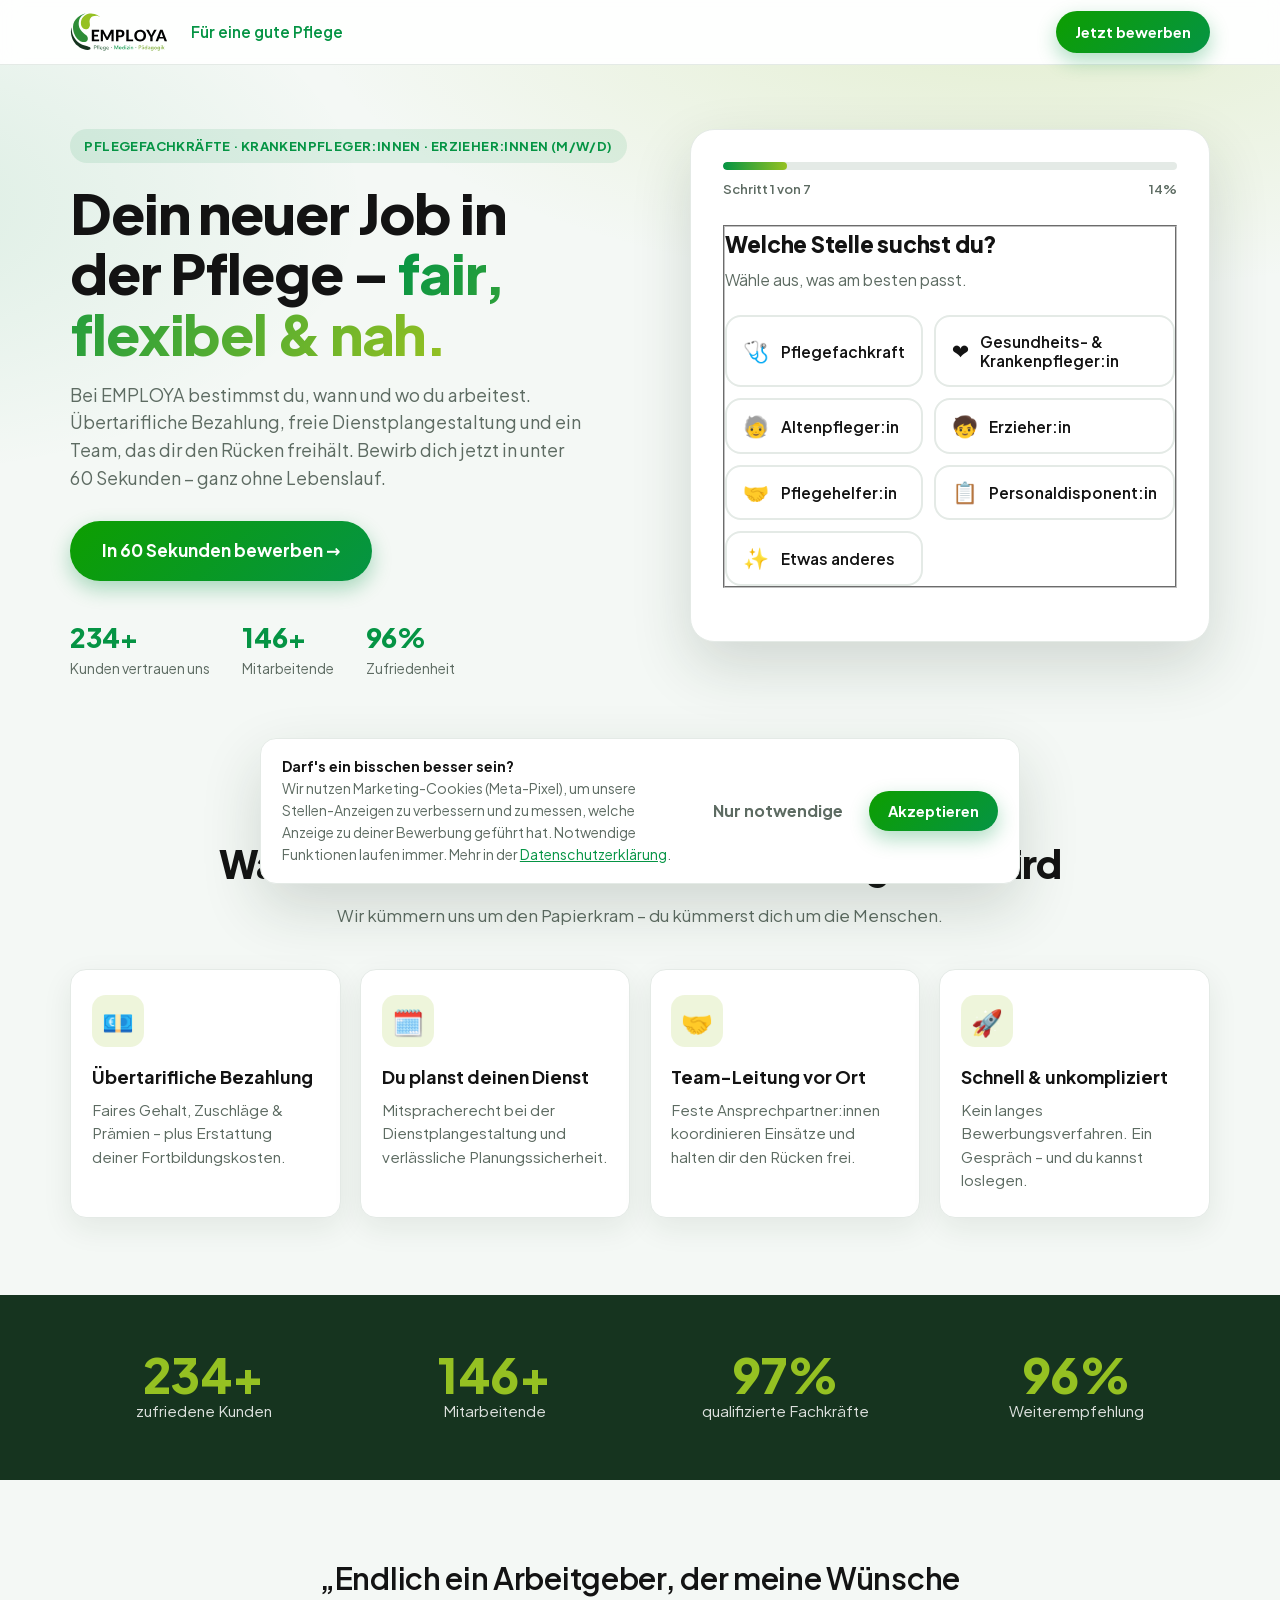
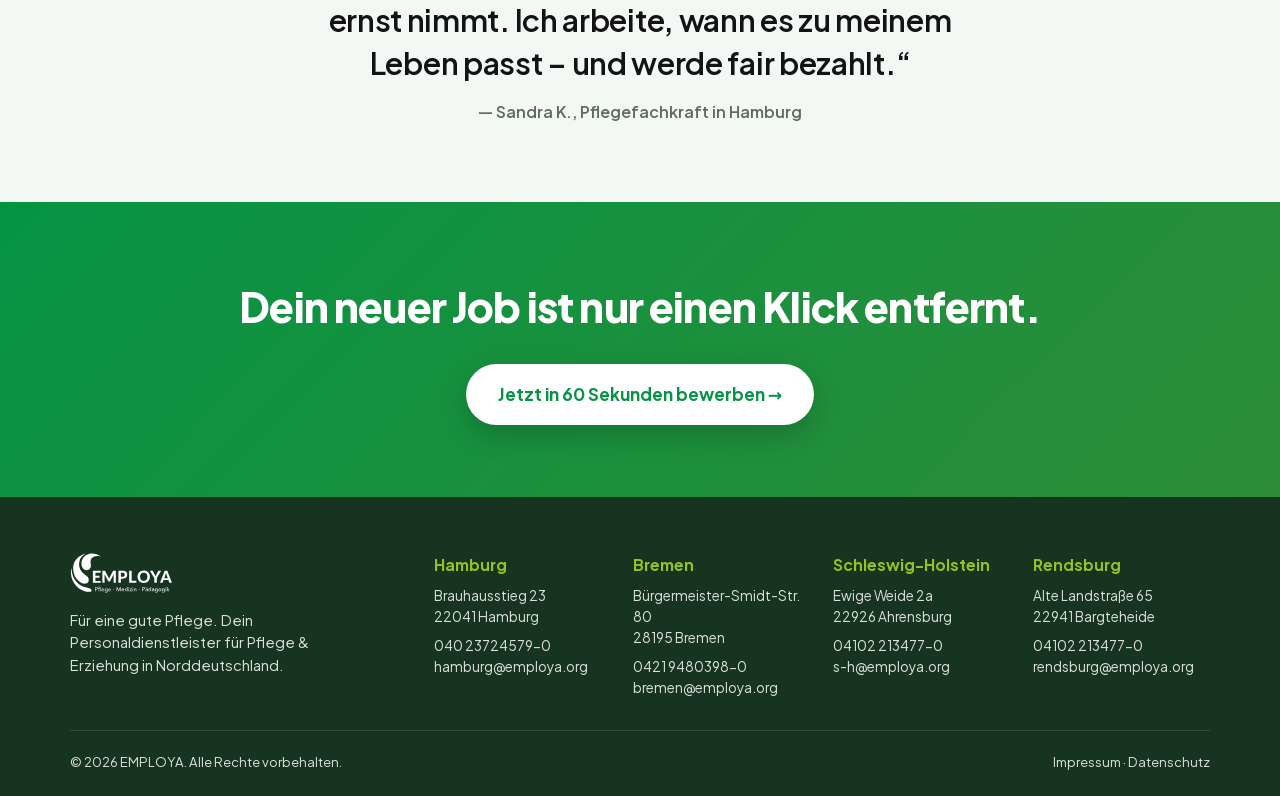
==== index.html @ e553f3be "Add files via upload" ====
<!DOCTYPE html>
<html lang="de">
<head>
  <meta charset="UTF-8" />
  <meta name="viewport" content="width=device-width, initial-scale=1.0" />
  <title>Jetzt bewerben bei EMPLOYA – Dein neuer Job in der Pflege</title>
  <meta name="description" content="Pflegefachkraft, Gesundheits- und Krankenpfleger:in oder Erzieher:in? Bewirb dich in 60 Sekunden bei EMPLOYA in Hamburg, Bremen & Schleswig-Holstein. Für eine gute Pflege." />
  <link rel="icon" type="image/svg+xml" href="assets/employa_logo.svg" />
  <link rel="stylesheet" href="styles.css" />
</head>
<body>

  <!-- ===== HEADER ===== -->
  <header class="site-header">
    <div class="container header-inner">
      <a href="#top" class="logo-link" aria-label="EMPLOYA Startseite">
        <img src="assets/employa_logo.svg" alt="EMPLOYA" class="logo" />
      </a>
      <div class="header-tagline">Für eine gute Pflege</div>
      <a href="#funnel" class="btn btn-sm btn-primary header-cta">Jetzt bewerben</a>
    </div>
  </header>

  <!-- ===== HERO ===== -->
  <main id="top">
    <section class="hero">
      <div class="container hero-grid">
        <div class="hero-copy">
          <span class="eyebrow">Pflegefachkräfte · Krankenpfleger:innen · Erzieher:innen (m/w/d)</span>
          <h1>Dein neuer Job in der&nbsp;Pflege – <span class="hl">fair, flexibel&nbsp;&amp; nah.</span></h1>
          <p class="hero-sub">
            Bei EMPLOYA bestimmst du, wann und wo du arbeitest. Übertarifliche
            Bezahlung, freie Dienstplangestaltung und ein Team, das dir den
            Rücken freihält. Bewirb dich jetzt in unter 60&nbsp;Sekunden – ganz ohne Lebenslauf.
          </p>
          <a href="#funnel" class="btn btn-primary btn-lg">In 60 Sekunden bewerben →</a>
          <div class="hero-trust">
            <div class="trust-item"><strong>234+</strong><span>Kunden vertrauen uns</span></div>
            <div class="trust-item"><strong>146+</strong><span>Mitarbeitende</span></div>
            <div class="trust-item"><strong>96%</strong><span>Zufriedenheit</span></div>
          </div>
        </div>

        <!-- Funnel card -->
        <div class="funnel-wrap" id="funnel">
          <form class="funnel" id="funnelForm" novalidate>
            <input type="text" name="_honey" tabindex="-1" autocomplete="off" class="hp-field" aria-hidden="true" />
            <div class="funnel-head">
              <div class="progress">
                <div class="progress-bar" id="progressBar"></div>
              </div>
              <div class="progress-meta">
                <span id="stepLabel">Schritt 1 von 6</span>
                <span id="stepPct">17%</span>
              </div>
            </div>

            <!-- STEP 1: Position -->
            <fieldset class="step is-active" data-step="1">
              <h2 class="step-title">Welche Stelle suchst du?</h2>
              <p class="step-hint">Wähle aus, was am besten passt.</p>
              <div class="options" data-field="position" data-auto>
                <button type="button" class="option" data-value="Pflegefachkraft">
                  <span class="opt-ico">🩺</span><span>Pflegefachkraft</span>
                </button>
                <button type="button" class="option" data-value="Gesundheits- und Krankenpfleger:in">
                  <span class="opt-ico">❤️</span><span>Gesundheits- &amp; Krankenpfleger:in</span>
                </button>
                <button type="button" class="option" data-value="Altenpfleger:in">
                  <span class="opt-ico">🧓</span><span>Altenpfleger:in</span>
                </button>
                <button type="button" class="option" data-value="Erzieher:in">
                  <span class="opt-ico">🧒</span><span>Erzieher:in</span>
                </button>
                <button type="button" class="option" data-value="Pflegehelfer:in">
                  <span class="opt-ico">🤝</span><span>Pflegehelfer:in</span>
                </button>
                <button type="button" class="option" data-value="Personaldisponent:in">
                  <span class="opt-ico">📋</span><span>Personaldisponent:in</span>
                </button>
                <button type="button" class="option" data-value="Etwas anderes">
                  <span class="opt-ico">✨</span><span>Etwas anderes</span>
                </button>
              </div>
            </fieldset>

            <!-- STEP 2: Bereich / Einrichtung (ersetzt die Aufteilung Krankenhaus/Pflege) -->
            <fieldset class="step" data-step="2">
              <h2 class="step-title">In welchem Bereich möchtest du arbeiten?</h2>
              <p class="step-hint">Egal ob Klinik oder Pflege – wir haben für jeden den passenden Einsatz.</p>
              <div class="options" data-field="bereich" data-auto>
                <button type="button" class="option" data-value="Krankenhaus / Klinik">
                  <span class="opt-ico">🏥</span><span>Krankenhaus / Klinik</span>
                </button>
                <button type="button" class="option" data-value="Altenpflege / Pflegeheim">
                  <span class="opt-ico">🏡</span><span>Altenpflege / Pflegeheim</span>
                </button>
                <button type="button" class="option" data-value="Ambulante Pflege">
                  <span class="opt-ico">🚗</span><span>Ambulante Pflege</span>
                </button>
                <button type="button" class="option" data-value="Kita / Erziehung">
                  <span class="opt-ico">🧒</span><span>Kita / Erziehung</span>
                </button>
                <button type="button" class="option" data-value="Noch offen / egal">
                  <span class="opt-ico">🤷</span><span>Noch offen / egal</span>
                </button>
              </div>
            </fieldset>

            <!-- STEP 3: Erfahrung -->
            <fieldset class="step" data-step="3">
              <h2 class="step-title">Wie viel Berufserfahrung bringst du mit?</h2>
              <p class="step-hint">Auch Berufseinsteiger:innen sind herzlich willkommen.</p>
              <div class="options" data-field="erfahrung" data-auto>
                <button type="button" class="option" data-value="Berufseinsteiger:in">
                  <span class="opt-ico">🌱</span><span>Ich starte gerade</span>
                </button>
                <button type="button" class="option" data-value="Unter 1 Jahr">
                  <span class="opt-ico">📗</span><span>Unter 1 Jahr</span>
                </button>
                <button type="button" class="option" data-value="1–3 Jahre">
                  <span class="opt-ico">📘</span><span>1–3 Jahre</span>
                </button>
                <button type="button" class="option" data-value="Mehr als 3 Jahre">
                  <span class="opt-ico">🏆</span><span>Mehr als 3 Jahre</span>
                </button>
              </div>
            </fieldset>

            <!-- STEP 4: Region / Niederlassung -->
            <fieldset class="step" data-step="4">
              <h2 class="step-title">In welcher Region möchtest du arbeiten?</h2>
              <p class="step-hint">Wir sind in ganz Norddeutschland für dich da.</p>
              <div class="options" data-field="region" data-auto>
                <button type="button" class="option" data-value="Hamburg">
                  <span class="opt-ico">📍</span><span>Hamburg</span>
                </button>
                <button type="button" class="option" data-value="Bremen">
                  <span class="opt-ico">📍</span><span>Bremen</span>
                </button>
                <button type="button" class="option" data-value="Schleswig-Holstein">
                  <span class="opt-ico">📍</span><span>Schleswig-Holstein</span>
                </button>
                <button type="button" class="option" data-value="Rendsburg / Umland">
                  <span class="opt-ico">📍</span><span>Rendsburg &amp; Umland</span>
                </button>
              </div>
            </fieldset>

            <!-- STEP 5: Arbeitszeit -->
            <fieldset class="step" data-step="5">
              <h2 class="step-title">Welches Arbeitszeitmodell wünschst du dir?</h2>
              <p class="step-hint">Bei uns gestaltest du deinen Dienstplan mit.</p>
              <div class="options" data-field="arbeitszeit" data-auto>
                <button type="button" class="option" data-value="Vollzeit">
                  <span class="opt-ico">🕐</span><span>Vollzeit</span>
                </button>
                <button type="button" class="option" data-value="Teilzeit">
                  <span class="opt-ico">🕑</span><span>Teilzeit</span>
                </button>
                <button type="button" class="option" data-value="Minijob">
                  <span class="opt-ico">🕒</span><span>Minijob</span>
                </button>
                <button type="button" class="option" data-value="Flexibel / auf Abruf">
                  <span class="opt-ico">🔄</span><span>Flexibel / auf Abruf</span>
                </button>
              </div>
            </fieldset>

            <!-- STEP 6: Mobilität -->
            <fieldset class="step" data-step="6">
              <h2 class="step-title">Wie bist du mobil?</h2>
              <p class="step-hint">So finden wir Einsätze, die gut für dich erreichbar sind.</p>
              <div class="options" data-field="mobilitaet" data-auto>
                <button type="button" class="option" data-value="Bus/Bahn">
                  <span class="opt-ico">🚌</span><span>Bus / Bahn</span>
                </button>
                <button type="button" class="option" data-value="Führerschein mit Auto">
                  <span class="opt-ico">🚙</span><span>Führerschein mit Auto</span>
                </button>
                <button type="button" class="option" data-value="Führerschein ohne Auto">
                  <span class="opt-ico">🪪</span><span>Führerschein ohne Auto</span>
                </button>
              </div>
            </fieldset>

            <!-- STEP 7: Detailformular "Passt alles?" -->
            <fieldset class="step" data-step="7">
              <h2 class="step-title">Passt alles? Dann ab damit! 🚀</h2>
              <p class="step-hint">Nur noch deine Daten – wir melden uns innerhalb von 24&nbsp;Stunden.</p>

              <div class="recap" id="recap"></div>
              <p class="mail-route" id="mailRoute"></p>

              <div class="field-row">
                <div class="field field-anrede">
                  <label for="f-anrede">Anrede</label>
                  <select id="f-anrede" name="anrede" required>
                    <option value="" disabled selected>– Bitte auswählen –</option>
                    <option value="Frau">Frau</option>
                    <option value="Herr">Herr</option>
                    <option value="Divers">Divers</option>
                    <option value="Keine Angabe">Keine Angabe</option>
                  </select>
                  <span class="error" data-error-for="anrede"></span>
                </div>
              </div>

              <div class="field-row">
                <div class="field">
                  <label for="f-vorname">Vorname</label>
                  <input type="text" id="f-vorname" name="vorname" autocomplete="given-name" placeholder="Maria" required />
                  <span class="error" data-error-for="vorname"></span>
                </div>
                <div class="field">
                  <label for="f-nachname">Nachname</label>
                  <input type="text" id="f-nachname" name="nachname" autocomplete="family-name" placeholder="Mustermann" required />
                  <span class="error" data-error-for="nachname"></span>
                </div>
              </div>

              <div class="field-row">
                <div class="field">
                  <label for="f-email">E-Mail-Adresse</label>
                  <input type="email" id="f-email" name="email" autocomplete="email" placeholder="maria@email.de" required />
                  <span class="error" data-error-for="email"></span>
                </div>
                <div class="field">
                  <label for="f-phone">Rufnummer</label>
                  <input type="tel" id="f-phone" name="telefon" autocomplete="tel" placeholder="0151 23456789" required />
                  <span class="error" data-error-for="telefon"></span>
                </div>
              </div>

              <div class="field-row">
                <div class="field">
                  <label for="f-eintritt">Eintrittstermin ab</label>
                  <input type="date" id="f-eintritt" name="eintritt" />
                  <span class="error" data-error-for="eintritt"></span>
                </div>
                <div class="field">
                  <label for="f-gehalt">Gehaltsvorstellung (brutto/Monat)</label>
                  <input type="text" id="f-gehalt" name="gehalt" inputmode="numeric" placeholder="z. B. 3.500 €" />
                </div>
              </div>

              <div class="field">
                <label for="f-nachricht">Deine Nachricht <span class="opt-tag">optional</span></label>
                <textarea id="f-nachricht" name="nachricht" rows="3" placeholder="Stell dich kurz mit ein paar Zeilen vor …"></textarea>
              </div>

              <div class="field-row">
                <div class="field">
                  <label for="f-cv">Lebenslauf / Unterlagen <span class="opt-tag">optional</span></label>
                  <input type="file" id="f-cv" name="lebenslauf" accept=".pdf,.docx,.doc,.rtf,.jpg,.jpeg" />
                  <small class="file-hint">Formate: pdf, docx, doc, rtf, jpg, jpeg</small>
                </div>
                <div class="field">
                  <label for="f-quali">Qualifikationen / Nachweise <span class="opt-tag">optional</span></label>
                  <input type="file" id="f-quali" name="qualifikationen" accept=".pdf,.docx,.doc,.rtf,.jpg,.jpeg" />
                  <small class="file-hint">Formate: pdf, docx, doc, rtf, jpg, jpeg</small>
                </div>
              </div>

              <label class="checkbox">
                <input type="checkbox" id="f-privacy" required />
                <span>Ja, ich habe die <a href="datenschutz.html" target="_blank" rel="noopener">Datenschutzbestimmungen</a> gelesen und bin mit der Verarbeitung meiner Daten einverstanden.</span>
              </label>
              <span class="error" data-error-for="privacy"></span>

              <button type="submit" class="btn btn-primary btn-lg btn-block" id="submitBtn">
                Bewerbung übermitteln →
              </button>
              <div class="submit-error" id="submitError" hidden>
                Ups, das hat gerade nicht geklappt. Versuch es bitte gleich noch einmal –
                oder schick uns deine Bewerbung mit einem Klick per Mail:
                <a href="#">E-Mail öffnen</a>
              </div>
              <p class="reassure">🔒 Deine Daten werden vertraulich behandelt · Lebenslauf ist optional</p>
            </fieldset>

            <!-- SUCCESS -->
            <div class="step success" data-step="done">
              <div class="success-ico">✓</div>
              <h2 class="step-title">Vielen Dank, <span id="successName">wir haben deine Anfrage</span>! 🎉</h2>
              <p class="step-hint">
                Deine Bewerbung ist bei uns eingegangen. Ein:e Personalberater:in
                von EMPLOYA meldet sich innerhalb von 24&nbsp;Stunden bei dir –
                mit passenden Stellen ganz in deiner Nähe.
              </p>
              <p class="success-contact" id="successContact"></p>
              <div class="success-actions">
                <a class="btn btn-outline" href="https://employa.org" target="_blank" rel="noopener">Mehr über EMPLOYA</a>
              </div>
            </div>

            <!-- NAV -->
            <div class="funnel-nav">
              <button type="button" class="btn btn-ghost" id="backBtn" hidden>← Zurück</button>
              <span class="nav-spacer"></span>
            </div>
          </form>
        </div>
      </div>
    </section>

    <!-- ===== BENEFITS ===== -->
    <section class="benefits">
      <div class="container">
        <h2 class="section-title">Warum EMPLOYA dein bester Arbeitgeber wird</h2>
        <p class="section-sub">Wir kümmern uns um den Papierkram – du kümmerst dich um die Menschen.</p>
        <div class="benefit-grid">
          <article class="benefit-card">
            <div class="b-ico">💶</div>
            <h3>Übertarifliche Bezahlung</h3>
            <p>Faires Gehalt, Zuschläge &amp; Prämien – plus Erstattung deiner Fortbildungskosten.</p>
          </article>
          <article class="benefit-card">
            <div class="b-ico">🗓️</div>
            <h3>Du planst deinen Dienst</h3>
            <p>Mitspracherecht bei der Dienstplangestaltung und verlässliche Planungssicherheit.</p>
          </article>
          <article class="benefit-card">
            <div class="b-ico">🤝</div>
            <h3>Team-Leitung vor Ort</h3>
            <p>Feste Ansprechpartner:innen koordinieren Einsätze und halten dir den Rücken frei.</p>
          </article>
          <article class="benefit-card">
            <div class="b-ico">🚀</div>
            <h3>Schnell &amp; unkompliziert</h3>
            <p>Kein langes Bewerbungsverfahren. Ein Gespräch – und du kannst loslegen.</p>
          </article>
        </div>
      </div>
    </section>

    <!-- ===== STATS ===== -->
    <section class="stats">
      <div class="container stats-grid">
        <div class="stat"><strong>234+</strong><span>zufriedene Kunden</span></div>
        <div class="stat"><strong>146+</strong><span>Mitarbeitende</span></div>
        <div class="stat"><strong>97%</strong><span>qualifizierte Fachkräfte</span></div>
        <div class="stat"><strong>96%</strong><span>Weiterempfehlung</span></div>
      </div>
    </section>

    <!-- ===== TESTIMONIAL ===== -->
    <section class="testimonial">
      <div class="container">
        <blockquote>
          „Endlich ein Arbeitgeber, der meine Wünsche ernst nimmt. Ich arbeite,
          wann es zu meinem Leben passt – und werde fair bezahlt.“
        </blockquote>
        <cite>— Sandra K., Pflegefachkraft in Hamburg</cite>
      </div>
    </section>

    <!-- ===== FINAL CTA ===== -->
    <section class="final-cta">
      <div class="container">
        <h2>Dein neuer Job ist nur einen Klick entfernt.</h2>
        <a href="#funnel" class="btn btn-primary btn-lg">Jetzt in 60 Sekunden bewerben →</a>
      </div>
    </section>
  </main>

  <!-- ===== FOOTER ===== -->
  <footer class="site-footer">
    <div class="container footer-grid">
      <div class="footer-brand">
        <img src="assets/employa_logo.svg" alt="EMPLOYA" class="footer-logo" />
        <p>Für eine gute Pflege. Dein Personaldienstleister für Pflege &amp; Erziehung in Norddeutschland.</p>
      </div>
      <div class="footer-locs">
        <div class="loc">
          <h4>Hamburg</h4>
          <p>Brauhausstieg 23<br>22041 Hamburg</p>
          <a href="tel:+494023724579">040 23724579-0</a>
          <a href="mailto:hamburg@employa.org">hamburg@employa.org</a>
        </div>
        <div class="loc">
          <h4>Bremen</h4>
          <p>Bürgermeister-Smidt-Str. 80<br>28195 Bremen</p>
          <a href="tel:+4942194803980">0421 9480398-0</a>
          <a href="mailto:bremen@employa.org">bremen@employa.org</a>
        </div>
        <div class="loc">
          <h4>Schleswig-Holstein</h4>
          <p>Ewige Weide 2a<br>22926 Ahrensburg</p>
          <a href="tel:+49410221347770">04102 213477-0</a>
          <a href="mailto:s-h@employa.org">s-h@employa.org</a>
        </div>
        <div class="loc">
          <h4>Rendsburg</h4>
          <p>Alte Landstraße 65<br>22941 Bargteheide</p>
          <a href="tel:+49410221347770">04102 213477-0</a>
          <a href="mailto:rendsburg@employa.org">rendsburg@employa.org</a>
        </div>
      </div>
    </div>
    <div class="container footer-bottom">
      <span>© 2026 EMPLOYA. Alle Rechte vorbehalten.</span>
      <span class="footer-links"><a href="impressum.html">Impressum</a> · <a href="datenschutz.html">Datenschutz</a></span>
    </div>
  </footer>

  <!-- ===== Cookie-/Marketing-Consent ===== -->
  <div class="consent" id="consentBanner" hidden>
    <div class="consent-inner">
      <p class="consent-text">
        <strong>Darf's ein bisschen besser sein?</strong><br>
        Wir nutzen Marketing-Cookies (Meta-Pixel), um unsere Stellen-Anzeigen zu verbessern und
        zu messen, welche Anzeige zu deiner Bewerbung geführt hat. Notwendige Funktionen laufen
        immer. Mehr in der <a href="datenschutz.html" target="_blank" rel="noopener">Datenschutzerklärung</a>.
      </p>
      <div class="consent-btns">
        <button type="button" class="btn btn-ghost" id="consentDeny">Nur notwendige</button>
        <button type="button" class="btn btn-primary btn-sm" id="consentAccept">Akzeptieren</button>
      </div>
    </div>
  </div>

  <script src="script.js"></script>
</body>
</html>
---- styles.css ----
/* ===== EMPLOYA Bewerbungs-Funnel ===== */

/* Selbst gehostete Schrift (kein Google-CDN → keine IP-Übertragung an Google) */
@font-face {
  font-family: 'Plus Jakarta Sans';
  font-style: normal;
  font-weight: 200 800;
  font-display: swap;
  src: url('assets/fonts/plusjakartasans-latin.woff2') format('woff2');
  unicode-range: U+0000-00FF, U+0131, U+0152-0153, U+02BB-02BC, U+02C6, U+02DA, U+02DC, U+0304, U+0308, U+0329, U+2000-206F, U+20AC, U+2122, U+2191, U+2193, U+2212, U+2215, U+FEFF, U+FFFD;
}
@font-face {
  font-family: 'Plus Jakarta Sans';
  font-style: normal;
  font-weight: 200 800;
  font-display: swap;
  src: url('assets/fonts/plusjakartasans-latin-ext.woff2') format('woff2');
  unicode-range: U+0100-02BA, U+02BD-02C5, U+02C7-02CC, U+02CE-02D7, U+02DD-02FF, U+0304, U+0308, U+0329, U+1D00-1DBF, U+1E00-1E9F, U+1EF2-1EFF, U+2020, U+20A0-20AB, U+20AD-20C0, U+2113, U+2C60-2C7F, U+A720-A7FF;
}

:root {
  --green:        #059444;   /* logo primary */
  --green-bright: #0d9e00;   /* CTA green */
  --green-dark:   #16341f;   /* deep brand green */
  --green-mid:    #2e8d37;
  --lime:         #95c122;   /* lime accent */
  --ink:          #131313;
  --muted:        #5d6b62;
  --line:         #e4eae6;
  --bg:           #f4f8f5;
  --card:         #ffffff;
  --radius:       16px;
  --radius-lg:    24px;
  --shadow:       0 10px 30px rgba(22, 52, 31, .08);
  --shadow-lg:    0 24px 60px rgba(22, 52, 31, .16);
  --font:         'Plus Jakarta Sans', system-ui, -apple-system, sans-serif;
}

* { box-sizing: border-box; margin: 0; padding: 0; }
[hidden] { display: none !important; }

html { scroll-behavior: smooth; }

html, body {
  max-width: 100%;
  overflow-x: hidden;   /* verhindert horizontales Wegscrollen/Wackeln */
}

body {
  font-family: var(--font);
  color: var(--ink);
  background: var(--bg);
  line-height: 1.55;
  -webkit-font-smoothing: antialiased;
}

.container { width: min(1140px, 92%); margin: 0 auto; }

img { max-width: 100%; display: block; }

/* ===== Buttons ===== */
.btn {
  display: inline-flex; align-items: center; justify-content: center;
  gap: .5rem;
  font-family: inherit; font-weight: 700; font-size: 1rem;
  border: none; border-radius: 999px;
  padding: .85rem 1.6rem; cursor: pointer;
  text-decoration: none; color: inherit;
  transition: transform .15s ease, box-shadow .2s ease, background .2s ease;
}
.btn:active { transform: translateY(1px); }
.btn-primary {
  background: linear-gradient(135deg, var(--green-bright), var(--green));
  color: #fff;
  box-shadow: 0 8px 20px rgba(5, 148, 68, .32);
}
.btn-primary:hover { box-shadow: 0 12px 28px rgba(5, 148, 68, .42); transform: translateY(-2px); }
.btn-outline {
  background: transparent; color: var(--green);
  border: 2px solid var(--green); padding: .75rem 1.5rem;
}
.btn-outline:hover { background: var(--green); color: #fff; }
.btn-ghost { background: transparent; color: var(--muted); padding: .6rem 1rem; }
.btn-ghost:hover { color: var(--ink); }
.btn-lg { padding: 1.05rem 2rem; font-size: 1.08rem; }
.btn-sm { padding: .6rem 1.2rem; font-size: .92rem; }
.btn-block { width: 100%; }

/* ===== Header ===== */
.site-header {
  position: sticky; top: 0; z-index: 50;
  background: rgba(255,255,255,.88);
  backdrop-filter: blur(10px);
  border-bottom: 1px solid var(--line);
}
.header-inner { display: flex; align-items: center; gap: 1rem; padding: .7rem 0; }
.logo { height: 38px; width: auto; }
.header-tagline {
  font-weight: 600; color: var(--green); font-size: .95rem;
  margin-left: .4rem;
}
.header-cta { margin-left: auto; }

/* ===== Hero ===== */
.hero {
  position: relative;
  padding: clamp(2rem, 5vw, 4rem) 0 clamp(3rem, 6vw, 5rem);
  background:
    radial-gradient(1200px 500px at 80% -10%, rgba(149,193,34,.18), transparent 60%),
    radial-gradient(900px 500px at -10% 20%, rgba(5,148,68,.10), transparent 55%);
}
.hero-grid {
  display: grid; grid-template-columns: 1.05fr .95fr;
  gap: clamp(2rem, 4vw, 4rem); align-items: start;
}
.eyebrow {
  display: inline-block; font-weight: 700; font-size: .82rem;
  letter-spacing: .03em; text-transform: uppercase;
  color: var(--green); background: rgba(5,148,68,.10);
  padding: .4rem .9rem; border-radius: 999px; margin-bottom: 1.2rem;
}
.hero-copy h1 {
  font-size: clamp(2.1rem, 4.6vw, 3.5rem); line-height: 1.08;
  font-weight: 800; letter-spacing: -.02em; margin-bottom: 1.1rem;
}
.hero-copy h1 .hl {
  background: linear-gradient(120deg, var(--green), var(--lime));
  -webkit-background-clip: text; background-clip: text; color: transparent;
}
.hero-sub { font-size: 1.12rem; color: var(--muted); max-width: 34rem; margin-bottom: 1.8rem; }
.hero-trust { display: flex; gap: 2rem; margin-top: 2.2rem; flex-wrap: wrap; }
.trust-item { display: flex; flex-direction: column; }
.trust-item strong { font-size: 1.7rem; font-weight: 800; color: var(--green); }
.trust-item span { font-size: .88rem; color: var(--muted); }

/* ===== Funnel card ===== */
.funnel-wrap { position: relative; }
.funnel {
  background: var(--card); border-radius: var(--radius-lg);
  box-shadow: var(--shadow-lg); padding: clamp(1.4rem, 2.5vw, 2.2rem);
  border: 1px solid var(--line);
  position: sticky; top: 90px;
}
.funnel-head { margin-bottom: 1.6rem; }
.progress { height: 8px; background: var(--line); border-radius: 999px; overflow: hidden; }
.progress-bar {
  height: 100%; width: 17%;
  background: linear-gradient(90deg, var(--green), var(--lime));
  border-radius: 999px; transition: width .4s cubic-bezier(.4,0,.2,1);
}
.progress-meta {
  display: flex; justify-content: space-between;
  font-size: .82rem; color: var(--muted); font-weight: 600; margin-top: .55rem;
}

.step { display: none; animation: fadeIn .35s ease; }
.step.is-active { display: block; }
@keyframes fadeIn { from { opacity: 0; transform: translateY(8px); } to { opacity: 1; transform: none; } }

.step-title { font-size: 1.4rem; font-weight: 800; letter-spacing: -.01em; margin-bottom: .4rem; }
.step-hint { color: var(--muted); margin-bottom: 1.4rem; font-size: .98rem; }

/* Option cards */
.options { display: grid; grid-template-columns: 1fr 1fr; gap: .7rem; }
.option {
  display: flex; align-items: center; gap: .7rem; text-align: left;
  font-family: inherit; font-size: .98rem; font-weight: 600; color: var(--ink);
  background: #fff; border: 2px solid var(--line); border-radius: var(--radius);
  padding: .95rem 1rem; cursor: pointer;
  transition: border-color .15s, background .15s, transform .12s, box-shadow .15s;
}
.option:hover { border-color: var(--green); transform: translateY(-2px); box-shadow: var(--shadow); }
.option.selected { border-color: var(--green); background: rgba(5,148,68,.07); box-shadow: var(--shadow); }
.opt-ico { font-size: 1.3rem; line-height: 1; flex-shrink: 0; }

/* Contact fields */
.field { margin-bottom: 1rem; }
.field label { display: block; font-weight: 600; font-size: .9rem; margin-bottom: .35rem; }
.field input,
.field select,
.field textarea {
  width: 100%; font-family: inherit; font-size: 1rem;
  padding: .85rem 1rem; border: 2px solid var(--line); border-radius: 12px;
  background: #fff; transition: border-color .15s, box-shadow .15s; color: var(--ink);
}
.field textarea { resize: vertical; min-height: 80px; }
.field input:focus,
.field select:focus,
.field textarea:focus { outline: none; border-color: var(--green); box-shadow: 0 0 0 4px rgba(5,148,68,.12); }
.field input.invalid,
.field select.invalid { border-color: #dc3545; }
.field input[type="file"] { padding: .6rem; font-size: .88rem; cursor: pointer; }
.file-hint { display: block; color: var(--muted); font-size: .78rem; margin-top: .3rem; }
.opt-tag { font-weight: 600; font-size: .72rem; color: var(--muted); background: var(--line); padding: .1rem .45rem; border-radius: 999px; margin-left: .25rem; }

/* Two-column rows */
.field-row { display: grid; grid-template-columns: 1fr 1fr; gap: .8rem; }
.field-row .field { margin-bottom: 1rem; }
.field-row .field-anrede { max-width: 220px; }

/* Recap box */
.recap {
  background: rgba(5,148,68,.06); border: 1px solid rgba(5,148,68,.18);
  border-radius: 14px; padding: .9rem 1rem; margin-bottom: 1.3rem;
}
.recap-title { font-weight: 700; font-size: .8rem; text-transform: uppercase; letter-spacing: .03em; color: var(--green); margin-bottom: .5rem; }
.recap-tags { display: flex; flex-wrap: wrap; gap: .4rem; }
.recap-tag { font-size: .82rem; background: #fff; border: 1px solid var(--line); border-radius: 999px; padding: .25rem .7rem; }
.recap-tag b { font-weight: 700; color: var(--green-mid); }
.error { display: block; color: #dc3545; font-size: .82rem; font-weight: 600; min-height: 1em; margin-top: .25rem; }

.checkbox {
  display: flex; gap: .6rem; align-items: flex-start;
  font-size: .86rem; color: var(--muted); margin: .4rem 0 1.2rem; cursor: pointer;
}
.checkbox input { margin-top: .2rem; width: 18px; height: 18px; accent-color: var(--green); flex-shrink: 0; }
.checkbox a { color: var(--green); }

.reassure { text-align: center; font-size: .85rem; color: var(--muted); margin-top: .9rem; }

/* Mail-Routing-Hinweis (Schritt 7) */
.mail-route { font-size: .88rem; font-weight: 600; color: var(--green-mid); margin: -.6rem 0 1.2rem; }

/* Fehlerbox mit E-Mail-Fallback */
.submit-error {
  margin-top: .9rem; background: #fdecec; border: 1px solid #f2c4c4; color: #8f2222;
  border-radius: 12px; padding: .8rem 1rem; font-size: .9rem;
}
.submit-error a { color: inherit; font-weight: 700; }

/* Honeypot (Spam-Falle) – unsichtbar für Menschen */
.hp-field { position: absolute !important; left: -9999px !important; width: 1px; height: 1px; opacity: 0; }

/* Standort-Kontakt auf der Erfolgsseite */
.success-contact { color: var(--muted); font-size: .95rem; margin-top: .9rem; }
.success-contact a { color: var(--green); font-weight: 700; text-decoration: none; }

/* Success */
.success { text-align: center; padding: 1rem 0; }
.success-ico {
  width: 72px; height: 72px; margin: 0 auto 1.2rem;
  display: grid; place-items: center; font-size: 2.2rem; color: #fff; font-weight: 800;
  background: linear-gradient(135deg, var(--green-bright), var(--green));
  border-radius: 50%; box-shadow: 0 12px 28px rgba(5,148,68,.4);
  animation: pop .4s cubic-bezier(.2,1.4,.5,1);
}
@keyframes pop { from { transform: scale(.4); opacity: 0; } to { transform: scale(1); opacity: 1; } }
.success-actions { margin-top: 1.4rem; }

/* Funnel nav */
.funnel-nav { display: flex; align-items: center; margin-top: 1.3rem; }
.nav-spacer { flex: 1; }

/* ===== Benefits ===== */
.benefits { padding: clamp(3rem, 6vw, 5rem) 0; }
.section-title { text-align: center; font-size: clamp(1.7rem, 3.4vw, 2.4rem); font-weight: 800; letter-spacing: -.02em; }
.section-sub { text-align: center; color: var(--muted); margin: .6rem auto 2.5rem; max-width: 38rem; font-size: 1.05rem; }
.benefit-grid { display: grid; grid-template-columns: repeat(4, 1fr); gap: 1.2rem; }
.benefit-card {
  background: var(--card); border: 1px solid var(--line); border-radius: var(--radius);
  padding: 1.6rem 1.3rem; box-shadow: var(--shadow); transition: transform .2s, box-shadow .2s;
  min-width: 0;   /* verhindert Überlauf im Grid */
}
.benefit-card:hover { transform: translateY(-4px); box-shadow: var(--shadow-lg); }
.b-ico {
  width: 52px; height: 52px; display: grid; place-items: center; font-size: 1.6rem;
  background: rgba(149,193,34,.16); border-radius: 14px; margin-bottom: 1rem;
}
.benefit-card h3 { font-size: 1.12rem; font-weight: 700; margin-bottom: .4rem; }
.benefit-card p { color: var(--muted); font-size: .95rem; }

/* ===== Stats ===== */
.stats { background: var(--green-dark); color: #fff; padding: clamp(2.5rem, 5vw, 3.5rem) 0; }
.stats-grid { display: grid; grid-template-columns: repeat(4, 1fr); gap: 1.5rem; text-align: center; }
.stat strong { display: block; font-size: clamp(2rem, 4vw, 3rem); font-weight: 800; color: var(--lime); line-height: 1; }
.stat span { font-size: .95rem; opacity: .85; }

/* ===== Testimonial ===== */
.testimonial { padding: clamp(3rem, 6vw, 5rem) 0; text-align: center; }
.testimonial blockquote {
  font-size: clamp(1.3rem, 2.6vw, 1.9rem); font-weight: 600; line-height: 1.4;
  max-width: 44rem; margin: 0 auto 1rem; letter-spacing: -.01em;
}
.testimonial cite { color: var(--muted); font-style: normal; font-weight: 600; }

/* ===== Final CTA ===== */
.final-cta {
  background: linear-gradient(135deg, var(--green), var(--green-mid));
  color: #fff; text-align: center; padding: clamp(3rem, 6vw, 4.5rem) 0;
}
.final-cta h2 { font-size: clamp(1.7rem, 3.6vw, 2.6rem); font-weight: 800; margin-bottom: 1.6rem; letter-spacing: -.02em; }
.final-cta .btn-primary { background: #fff; color: var(--green); box-shadow: 0 10px 30px rgba(0,0,0,.2); }
.final-cta .btn-primary:hover { background: #f0fff5; }

/* ===== Footer ===== */
.site-footer { background: var(--green-dark); color: rgba(255,255,255,.85); padding: clamp(2.5rem,5vw,3.5rem) 0 1.5rem; }
.footer-grid { display: grid; grid-template-columns: 1fr 2.4fr; gap: 2.5rem; padding-bottom: 2rem; border-bottom: 1px solid rgba(255,255,255,.12); }
.footer-logo { height: 40px; filter: brightness(0) invert(1); margin-bottom: 1rem; }
.footer-brand p { font-size: .92rem; max-width: 18rem; }
.footer-locs { display: grid; grid-template-columns: repeat(4, 1fr); gap: 1.4rem; }
.loc h4 { color: var(--lime); font-size: .98rem; margin-bottom: .5rem; }
.loc p { font-size: .85rem; margin-bottom: .5rem; }
.loc a { display: block; color: rgba(255,255,255,.85); text-decoration: none; font-size: .85rem; }
.loc a:hover { color: #fff; }
.footer-bottom { display: flex; justify-content: space-between; padding-top: 1.3rem; font-size: .82rem; flex-wrap: wrap; gap: .5rem; }
.footer-links a { color: rgba(255,255,255,.85); text-decoration: none; }
.footer-links a:hover { color: #fff; }

/* ===== Cookie-/Marketing-Consent-Banner ===== */
.consent {
  position: fixed; left: 0; right: 0; bottom: 0; z-index: 100;
  padding: 1rem; display: flex; justify-content: center;
  animation: consentUp .4s ease;
}
@keyframes consentUp { from { transform: translateY(100%); opacity: 0; } to { transform: none; opacity: 1; } }
.consent-inner {
  width: min(760px, 100%);
  background: var(--card); border: 1px solid var(--line); border-radius: var(--radius);
  box-shadow: var(--shadow-lg);
  padding: 1.1rem 1.3rem;
  display: flex; align-items: center; gap: 1.2rem; flex-wrap: wrap;
}
.consent-text { font-size: .88rem; color: var(--muted); flex: 1 1 300px; margin: 0; }
.consent-text strong { color: var(--ink); }
.consent-text a { color: var(--green); }
.consent-btns { display: flex; gap: .6rem; flex-shrink: 0; }

@media (max-width: 560px) {
  .consent-btns { width: 100%; }
  .consent-btns .btn { flex: 1; }
}

/* ===== Rechtsseiten (Impressum / Datenschutz) ===== */
.legal { padding: clamp(2rem, 5vw, 4rem) 0 clamp(3rem, 6vw, 5rem); }
.legal .container { max-width: 820px; }
.legal h1 { font-size: clamp(1.8rem, 4vw, 2.6rem); font-weight: 800; letter-spacing: -.02em; margin-bottom: .4rem; }
.legal .lead { color: var(--muted); margin-bottom: 2.2rem; }
.legal h2 { font-size: 1.25rem; font-weight: 800; margin: 2rem 0 .6rem; padding-top: 1.4rem; border-top: 1px solid var(--line); }
.legal h2:first-of-type { border-top: none; padding-top: 0; }
.legal h3 { font-size: 1.02rem; font-weight: 700; margin: 1.2rem 0 .3rem; }
.legal p, .legal li { color: #35413a; font-size: .98rem; margin-bottom: .7rem; }
.legal ul { padding-left: 1.3rem; margin-bottom: .8rem; }
.legal li { margin-bottom: .35rem; }
.legal a { color: var(--green); }
.legal .addr { background: var(--card); border: 1px solid var(--line); border-radius: var(--radius); padding: 1.1rem 1.3rem; box-shadow: var(--shadow); margin-bottom: 1rem; }
.legal .note { background: rgba(149,193,34,.10); border: 1px solid rgba(5,148,68,.18); border-radius: 12px; padding: .9rem 1.1rem; font-size: .9rem; color: #35413a; }
.legal .back { display: inline-block; margin-top: 2rem; font-weight: 700; text-decoration: none; color: var(--green); }
.legal .updated { color: var(--muted); font-size: .85rem; margin-top: 2.5rem; }

/* ===== Responsive ===== */
@media (max-width: 920px) {
  .hero-grid { grid-template-columns: 1fr; }
  .funnel { position: relative; top: 0; }
  .benefit-grid { grid-template-columns: 1fr 1fr; }
  .footer-grid { grid-template-columns: 1fr; }
  .footer-locs { grid-template-columns: 1fr 1fr; }
}
@media (max-width: 560px) {
  .header-tagline { display: none; }
  .options { grid-template-columns: 1fr; }
  .field-row { grid-template-columns: 1fr; }
  .benefit-grid { grid-template-columns: 1fr; }
  .stats-grid { grid-template-columns: 1fr 1fr; }
  .footer-locs { grid-template-columns: 1fr; }
  .hero-trust { gap: 1.2rem; }
}
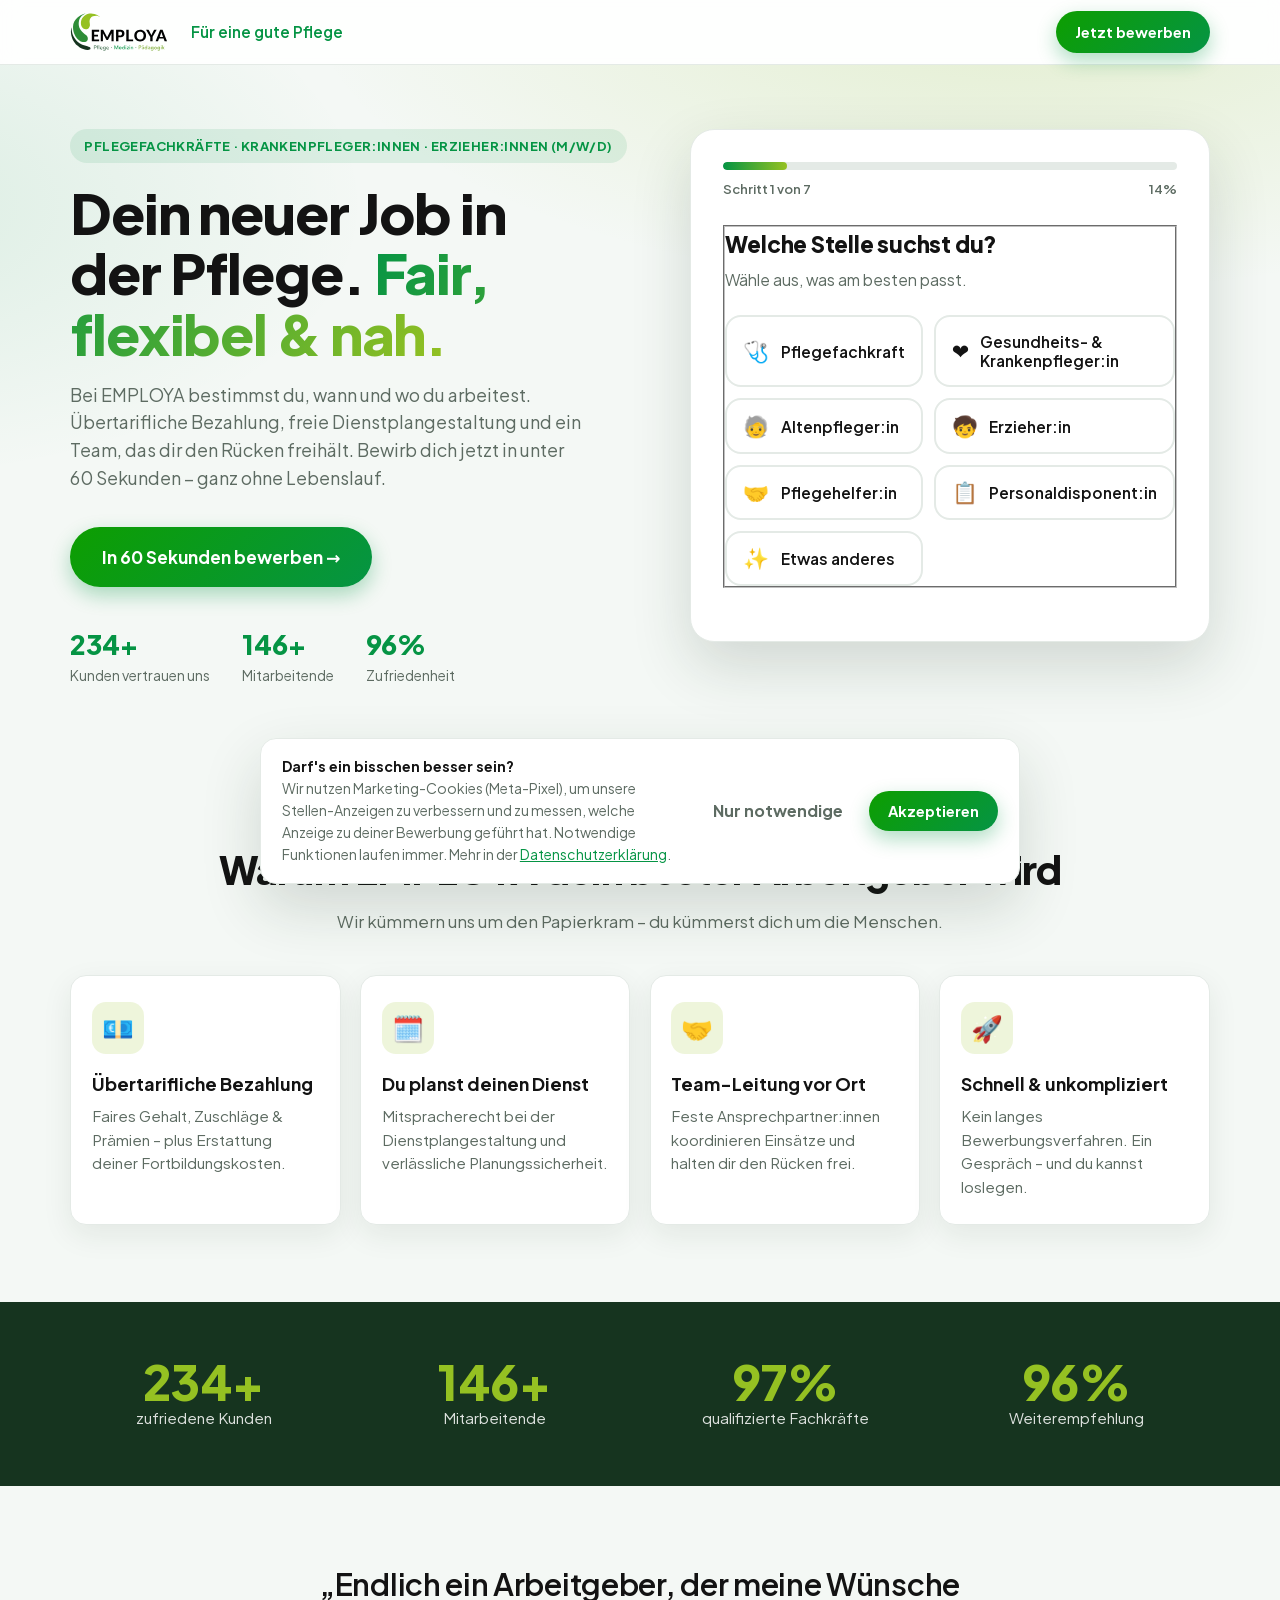
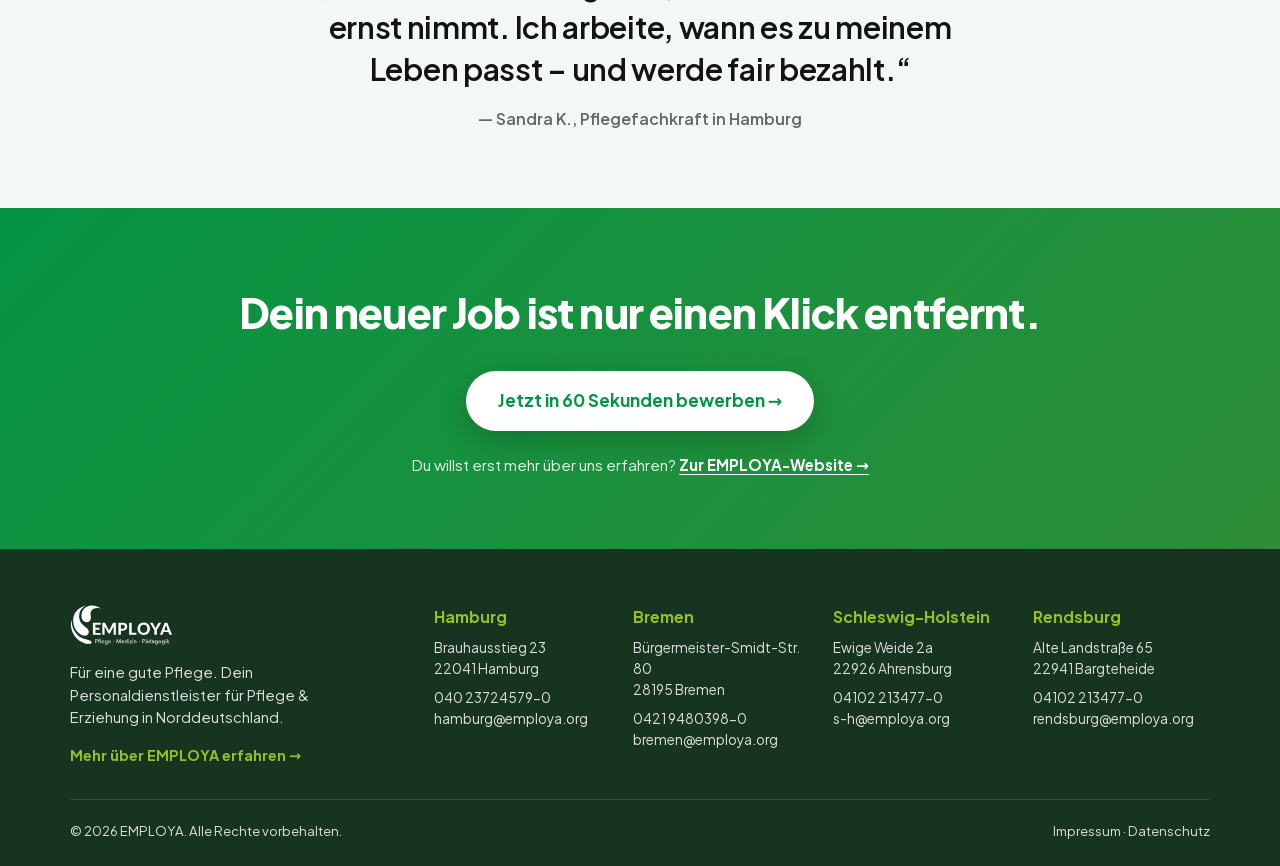
==== commit 915288a4: "Add files via upload" ====
--- a/index.html
+++ b/index.html
@@ -25,15 +25,18 @@
   <main id="top">
     <section class="hero">
       <div class="container hero-grid">
-        <div class="hero-copy">
+        <div class="hero-intro">
           <span class="eyebrow">Pflegefachkräfte · Krankenpfleger:innen · Erzieher:innen (m/w/d)</span>
-          <h1>Dein neuer Job in der&nbsp;Pflege – <span class="hl">fair, flexibel&nbsp;&amp; nah.</span></h1>
+          <h1>Dein neuer Job in der&nbsp;Pflege. <span class="hl">Fair, flexibel&nbsp;&amp; nah.</span></h1>
+        </div>
+
+        <div class="hero-rest">
           <p class="hero-sub">
             Bei EMPLOYA bestimmst du, wann und wo du arbeitest. Übertarifliche
             Bezahlung, freie Dienstplangestaltung und ein Team, das dir den
             Rücken freihält. Bewirb dich jetzt in unter 60&nbsp;Sekunden – ganz ohne Lebenslauf.
           </p>
-          <a href="#funnel" class="btn btn-primary btn-lg">In 60 Sekunden bewerben →</a>
+          <a href="#funnel" class="btn btn-primary btn-lg hero-cta-btn">In 60 Sekunden bewerben →</a>
           <div class="hero-trust">
             <div class="trust-item"><strong>234+</strong><span>Kunden vertrauen uns</span></div>
             <div class="trust-item"><strong>146+</strong><span>Mitarbeitende</span></div>
@@ -360,6 +363,10 @@
       <div class="container">
         <h2>Dein neuer Job ist nur einen Klick entfernt.</h2>
         <a href="#funnel" class="btn btn-primary btn-lg">Jetzt in 60 Sekunden bewerben →</a>
+        <p class="final-more">
+          Du willst erst mehr über uns erfahren?
+          <a href="https://employa.org" target="_blank" rel="noopener">Zur EMPLOYA-Website →</a>
+        </p>
       </div>
     </section>
   </main>
@@ -370,6 +377,7 @@
       <div class="footer-brand">
         <img src="assets/employa_logo.svg" alt="EMPLOYA" class="footer-logo" />
         <p>Für eine gute Pflege. Dein Personaldienstleister für Pflege &amp; Erziehung in Norddeutschland.</p>
+        <a class="footer-more" href="https://employa.org" target="_blank" rel="noopener">Mehr über EMPLOYA erfahren →</a>
       </div>
       <div class="footer-locs">
         <div class="loc">
--- a/styles.css
+++ b/styles.css
@@ -111,19 +111,27 @@
 }
 .hero-grid {
   display: grid; grid-template-columns: 1.05fr .95fr;
-  gap: clamp(2rem, 4vw, 4rem); align-items: start;
-}
+  grid-template-areas:
+    "intro funnel"
+    "rest  funnel";
+  column-gap: clamp(2rem, 4vw, 4rem); row-gap: 0;
+  align-items: start;
+}
+.hero-intro { grid-area: intro; }
+.hero-rest  { grid-area: rest; }
+.funnel-wrap { grid-area: funnel; }
+.hero-rest .hero-cta-btn { margin-top: .4rem; }
 .eyebrow {
   display: inline-block; font-weight: 700; font-size: .82rem;
   letter-spacing: .03em; text-transform: uppercase;
   color: var(--green); background: rgba(5,148,68,.10);
   padding: .4rem .9rem; border-radius: 999px; margin-bottom: 1.2rem;
 }
-.hero-copy h1 {
+.hero-intro h1 {
   font-size: clamp(2.1rem, 4.6vw, 3.5rem); line-height: 1.08;
   font-weight: 800; letter-spacing: -.02em; margin-bottom: 1.1rem;
 }
-.hero-copy h1 .hl {
+.hero-intro h1 .hl {
   background: linear-gradient(120deg, var(--green), var(--lime));
   -webkit-background-clip: text; background-clip: text; color: transparent;
 }
@@ -291,6 +299,10 @@
 .final-cta h2 { font-size: clamp(1.7rem, 3.6vw, 2.6rem); font-weight: 800; margin-bottom: 1.6rem; letter-spacing: -.02em; }
 .final-cta .btn-primary { background: #fff; color: var(--green); box-shadow: 0 10px 30px rgba(0,0,0,.2); }
 .final-cta .btn-primary:hover { background: #f0fff5; }
+.final-more { margin-top: 1.4rem; font-size: .95rem; color: rgba(255,255,255,.9); }
+.final-more a { color: #fff; font-weight: 700; text-decoration: underline; text-underline-offset: 3px; }
+.footer-more { display: inline-block; margin-top: .9rem; color: var(--lime); font-weight: 700; text-decoration: none; font-size: .9rem; }
+.footer-more:hover { color: #fff; }
 
 /* ===== Footer ===== */
 .site-footer { background: var(--green-dark); color: rgba(255,255,255,.85); padding: clamp(2.5rem,5vw,3.5rem) 0 1.5rem; }
@@ -349,7 +361,13 @@
 
 /* ===== Responsive ===== */
 @media (max-width: 920px) {
-  .hero-grid { grid-template-columns: 1fr; }
+  /* Mobil: Funnel direkt unter die Headline, Rest darunter */
+  .hero-grid {
+    grid-template-columns: 1fr;
+    grid-template-areas: "intro" "funnel" "rest";
+    row-gap: 1.6rem;
+  }
+  .hero-intro { margin-bottom: 0; }
   .funnel { position: relative; top: 0; }
   .benefit-grid { grid-template-columns: 1fr 1fr; }
   .footer-grid { grid-template-columns: 1fr; }
@@ -362,5 +380,8 @@
   .benefit-grid { grid-template-columns: 1fr; }
   .stats-grid { grid-template-columns: 1fr 1fr; }
   .footer-locs { grid-template-columns: 1fr; }
-  .hero-trust { gap: 1.2rem; }
-}
+  /* Trust-Zahlen mobil in EINER Reihe (3 gleiche Spalten statt Umbruch) */
+  .hero-trust { display: grid; grid-template-columns: repeat(3, 1fr); gap: .7rem; }
+  .trust-item strong { font-size: 1.4rem; }
+  .trust-item span { font-size: .72rem; line-height: 1.25; }
+}
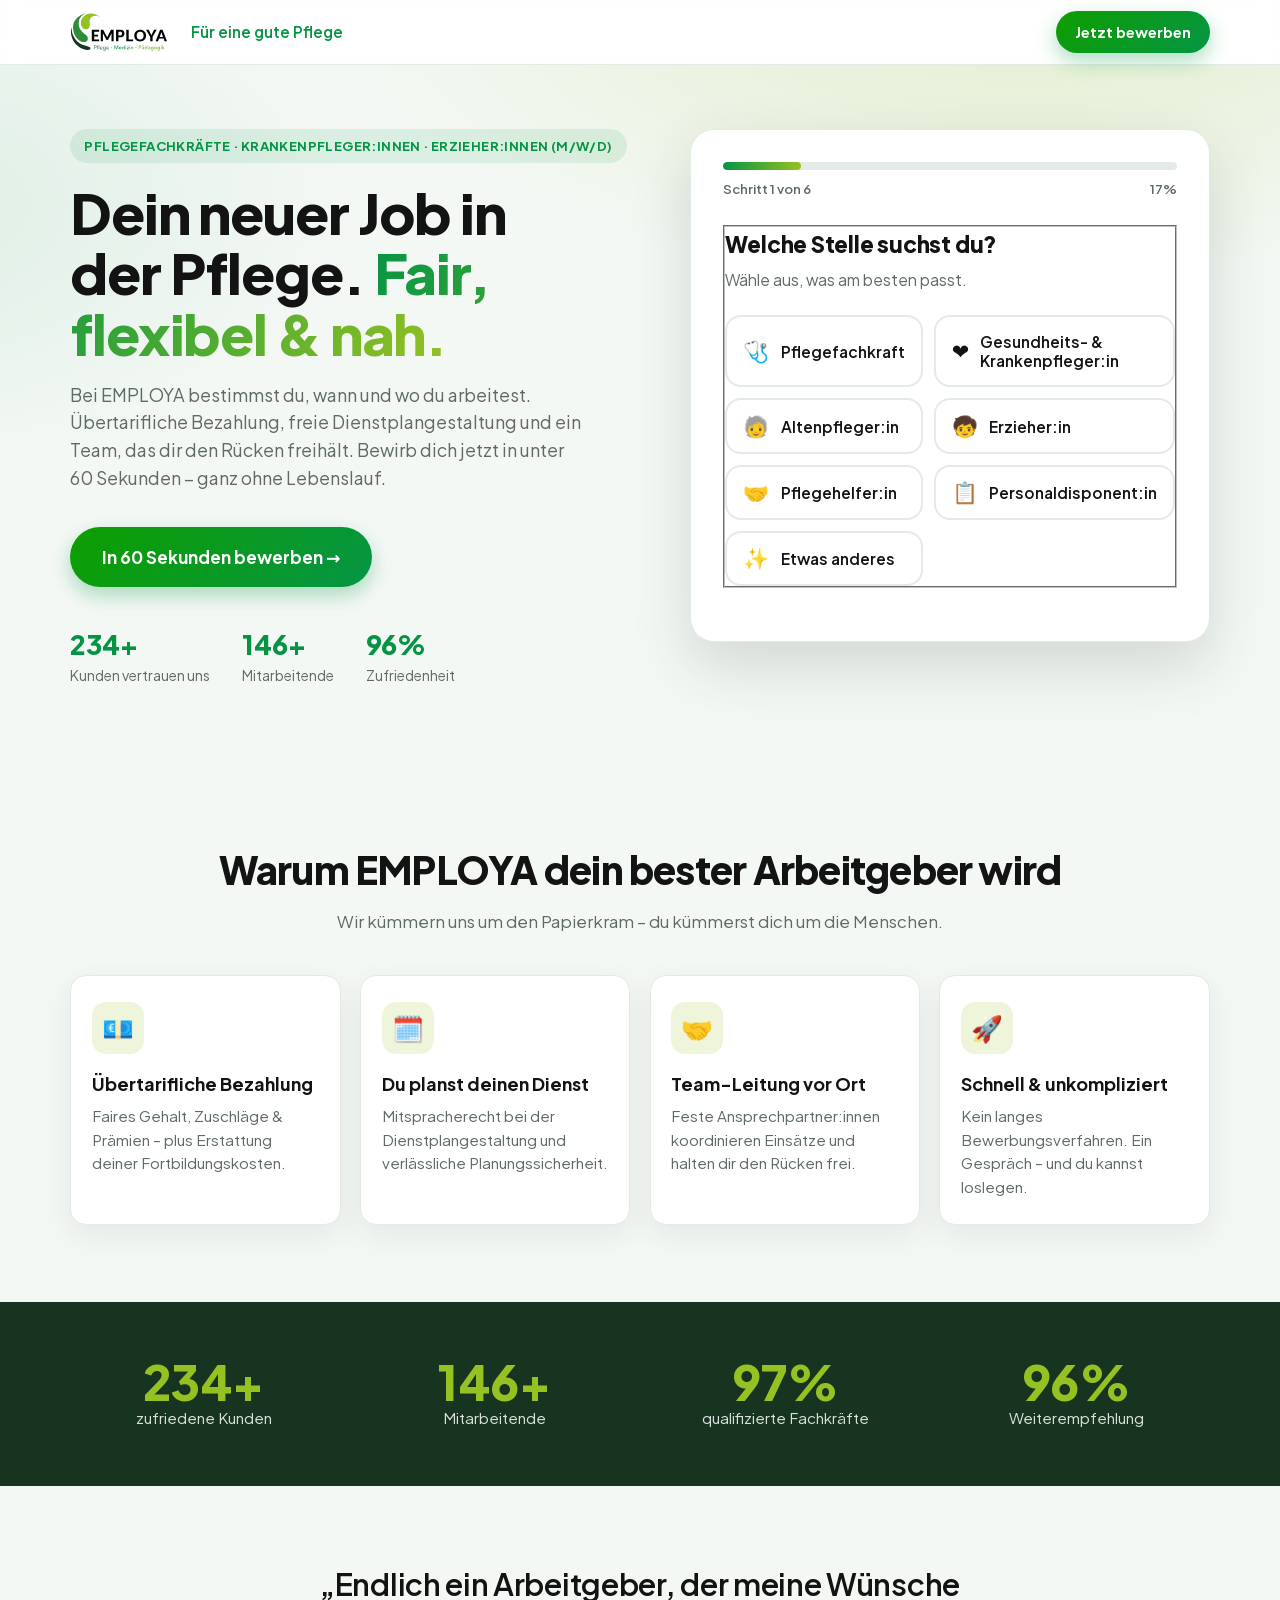
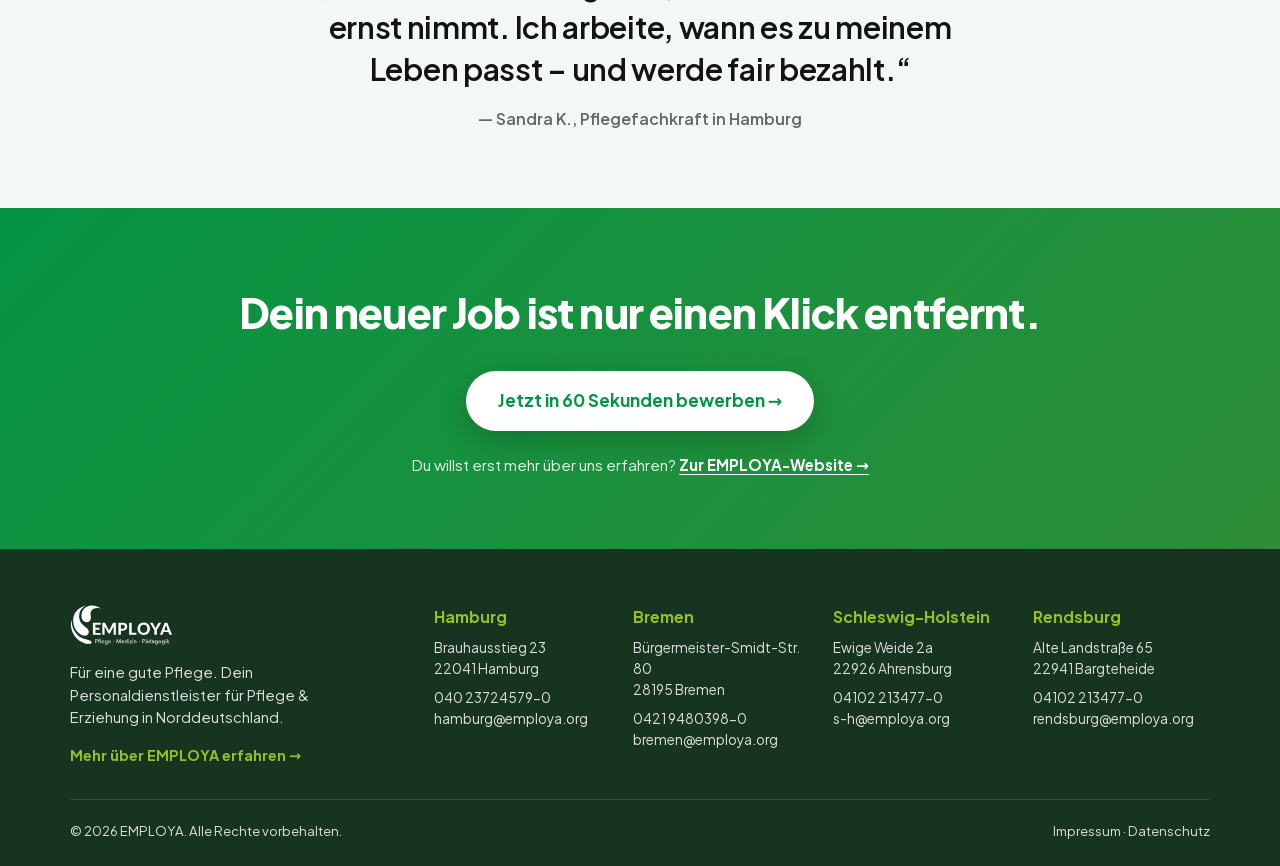
==== commit e3eb0c9c: "Add files via upload" ====
--- a/index.html
+++ b/index.html
@@ -3,10 +3,11 @@
 <head>
   <meta charset="UTF-8" />
   <meta name="viewport" content="width=device-width, initial-scale=1.0" />
+  <meta name="facebook-domain-verification" content="holyx1hf6sh3hykl42gophrurbwssr" />
   <title>Jetzt bewerben bei EMPLOYA – Dein neuer Job in der Pflege</title>
   <meta name="description" content="Pflegefachkraft, Gesundheits- und Krankenpfleger:in oder Erzieher:in? Bewirb dich in 60 Sekunden bei EMPLOYA in Hamburg, Bremen & Schleswig-Holstein. Für eine gute Pflege." />
   <link rel="icon" type="image/svg+xml" href="assets/employa_logo.svg" />
-  <link rel="stylesheet" href="styles.css" />
+  <link rel="stylesheet" href="styles.css?v=3" />
 </head>
 <body>
 
@@ -189,85 +190,38 @@
 
             <!-- STEP 7: Detailformular "Passt alles?" -->
             <fieldset class="step" data-step="7">
-              <h2 class="step-title">Passt alles? Dann ab damit! 🚀</h2>
-              <p class="step-hint">Nur noch deine Daten – wir melden uns innerhalb von 24&nbsp;Stunden.</p>
+              <h2 class="step-title">Wie erreichen wir dich am besten?</h2>
+              <p class="step-hint">Damit wir uns persönlich kennenlernen können. 👋</p>
 
               <div class="recap" id="recap"></div>
               <p class="mail-route" id="mailRoute"></p>
 
-              <div class="field-row">
-                <div class="field field-anrede">
-                  <label for="f-anrede">Anrede</label>
-                  <select id="f-anrede" name="anrede" required>
-                    <option value="" disabled selected>– Bitte auswählen –</option>
-                    <option value="Frau">Frau</option>
-                    <option value="Herr">Herr</option>
-                    <option value="Divers">Divers</option>
-                    <option value="Keine Angabe">Keine Angabe</option>
-                  </select>
-                  <span class="error" data-error-for="anrede"></span>
-                </div>
-              </div>
-
-              <div class="field-row">
-                <div class="field">
-                  <label for="f-vorname">Vorname</label>
-                  <input type="text" id="f-vorname" name="vorname" autocomplete="given-name" placeholder="Maria" required />
-                  <span class="error" data-error-for="vorname"></span>
-                </div>
-                <div class="field">
-                  <label for="f-nachname">Nachname</label>
-                  <input type="text" id="f-nachname" name="nachname" autocomplete="family-name" placeholder="Mustermann" required />
-                  <span class="error" data-error-for="nachname"></span>
-                </div>
-              </div>
-
-              <div class="field-row">
-                <div class="field">
-                  <label for="f-email">E-Mail-Adresse</label>
-                  <input type="email" id="f-email" name="email" autocomplete="email" placeholder="maria@email.de" required />
-                  <span class="error" data-error-for="email"></span>
-                </div>
-                <div class="field">
-                  <label for="f-phone">Rufnummer</label>
-                  <input type="tel" id="f-phone" name="telefon" autocomplete="tel" placeholder="0151 23456789" required />
-                  <span class="error" data-error-for="telefon"></span>
-                </div>
-              </div>
-
-              <div class="field-row">
-                <div class="field">
-                  <label for="f-eintritt">Eintrittstermin ab</label>
-                  <input type="date" id="f-eintritt" name="eintritt" />
-                  <span class="error" data-error-for="eintritt"></span>
-                </div>
-                <div class="field">
-                  <label for="f-gehalt">Gehaltsvorstellung (brutto/Monat)</label>
-                  <input type="text" id="f-gehalt" name="gehalt" inputmode="numeric" placeholder="z. B. 3.500 €" />
-                </div>
+              <div class="field">
+                <label for="f-name">Vollständiger Name</label>
+                <input type="text" id="f-name" name="name" autocomplete="name" placeholder="Maria Mustermann" required />
+                <span class="error" data-error-for="name"></span>
+              </div>
+
+              <div class="field">
+                <label for="f-email">E-Mail-Adresse</label>
+                <input type="email" id="f-email" name="email" autocomplete="email" placeholder="maria@email.de" required />
+                <span class="error" data-error-for="email"></span>
+              </div>
+
+              <div class="field">
+                <label for="f-phone">Telefonnummer</label>
+                <input type="tel" id="f-phone" name="telefon" autocomplete="tel" placeholder="0151 23456789" required />
+                <span class="error" data-error-for="telefon"></span>
               </div>
 
               <div class="field">
                 <label for="f-nachricht">Deine Nachricht <span class="opt-tag">optional</span></label>
-                <textarea id="f-nachricht" name="nachricht" rows="3" placeholder="Stell dich kurz mit ein paar Zeilen vor …"></textarea>
-              </div>
-
-              <div class="field-row">
-                <div class="field">
-                  <label for="f-cv">Lebenslauf / Unterlagen <span class="opt-tag">optional</span></label>
-                  <input type="file" id="f-cv" name="lebenslauf" accept=".pdf,.docx,.doc,.rtf,.jpg,.jpeg" />
-                  <small class="file-hint">Formate: pdf, docx, doc, rtf, jpg, jpeg</small>
-                </div>
-                <div class="field">
-                  <label for="f-quali">Qualifikationen / Nachweise <span class="opt-tag">optional</span></label>
-                  <input type="file" id="f-quali" name="qualifikationen" accept=".pdf,.docx,.doc,.rtf,.jpg,.jpeg" />
-                  <small class="file-hint">Formate: pdf, docx, doc, rtf, jpg, jpeg</small>
-                </div>
+                <textarea id="f-nachricht" name="nachricht" rows="3" placeholder="Stell dich kurz vor – oder lass das Feld einfach frei."></textarea>
               </div>
 
               <label class="checkbox">
                 <input type="checkbox" id="f-privacy" required />
-                <span>Ja, ich habe die <a href="datenschutz.html" target="_blank" rel="noopener">Datenschutzbestimmungen</a> gelesen und bin mit der Verarbeitung meiner Daten einverstanden.</span>
+                <span>Ja, ich habe die <a href="datenschutz.html" target="_blank" rel="noopener">Datenschutzerklärung</a> gelesen und akzeptiert.</span>
               </label>
               <span class="error" data-error-for="privacy"></span>
 
@@ -279,7 +233,7 @@
                 oder schick uns deine Bewerbung mit einem Klick per Mail:
                 <a href="#">E-Mail öffnen</a>
               </div>
-              <p class="reassure">🔒 Deine Daten werden vertraulich behandelt · Lebenslauf ist optional</p>
+              <p class="reassure">🔒 Diskret · Wir rufen dich zurück · Kein Lebenslauf nötig</p>
             </fieldset>
 
             <!-- SUCCESS -->
@@ -428,6 +382,6 @@
     </div>
   </div>
 
-  <script src="script.js"></script>
+  <script src="script.js?v=4"></script>
 </body>
 </html>
--- a/styles.css
+++ b/styles.css
@@ -198,12 +198,14 @@
 .field input.invalid,
 .field select.invalid { border-color: #dc3545; }
 .field input[type="file"] { padding: .6rem; font-size: .88rem; cursor: pointer; }
+/* iOS-Datumsfeld: native Mindestbreite abschalten, damit es nicht überläuft */
+.field input[type="date"] { -webkit-appearance: none; appearance: none; min-width: 0; max-width: 100%; }
 .file-hint { display: block; color: var(--muted); font-size: .78rem; margin-top: .3rem; }
 .opt-tag { font-weight: 600; font-size: .72rem; color: var(--muted); background: var(--line); padding: .1rem .45rem; border-radius: 999px; margin-left: .25rem; }
 
 /* Two-column rows */
 .field-row { display: grid; grid-template-columns: 1fr 1fr; gap: .8rem; }
-.field-row .field { margin-bottom: 1rem; }
+.field-row .field { margin-bottom: 1rem; min-width: 0; }
 .field-row .field-anrede { max-width: 220px; }
 
 /* Recap box */
@@ -381,7 +383,10 @@
   .stats-grid { grid-template-columns: 1fr 1fr; }
   .footer-locs { grid-template-columns: 1fr; }
   /* Trust-Zahlen mobil in EINER Reihe (3 gleiche Spalten statt Umbruch) */
-  .hero-trust { display: grid; grid-template-columns: repeat(3, 1fr); gap: .7rem; }
+  .hero-trust { display: grid; grid-template-columns: repeat(3, 1fr); gap: .7rem; margin-top: 1.8rem; }
   .trust-item strong { font-size: 1.4rem; }
   .trust-item span { font-size: .72rem; line-height: 1.25; }
-}
+  /* Abstand zwischen Hero und Benefits mobil verkleinern */
+  .hero { padding-bottom: 1.5rem; }
+  .benefits { padding-top: 2.2rem; }
+}
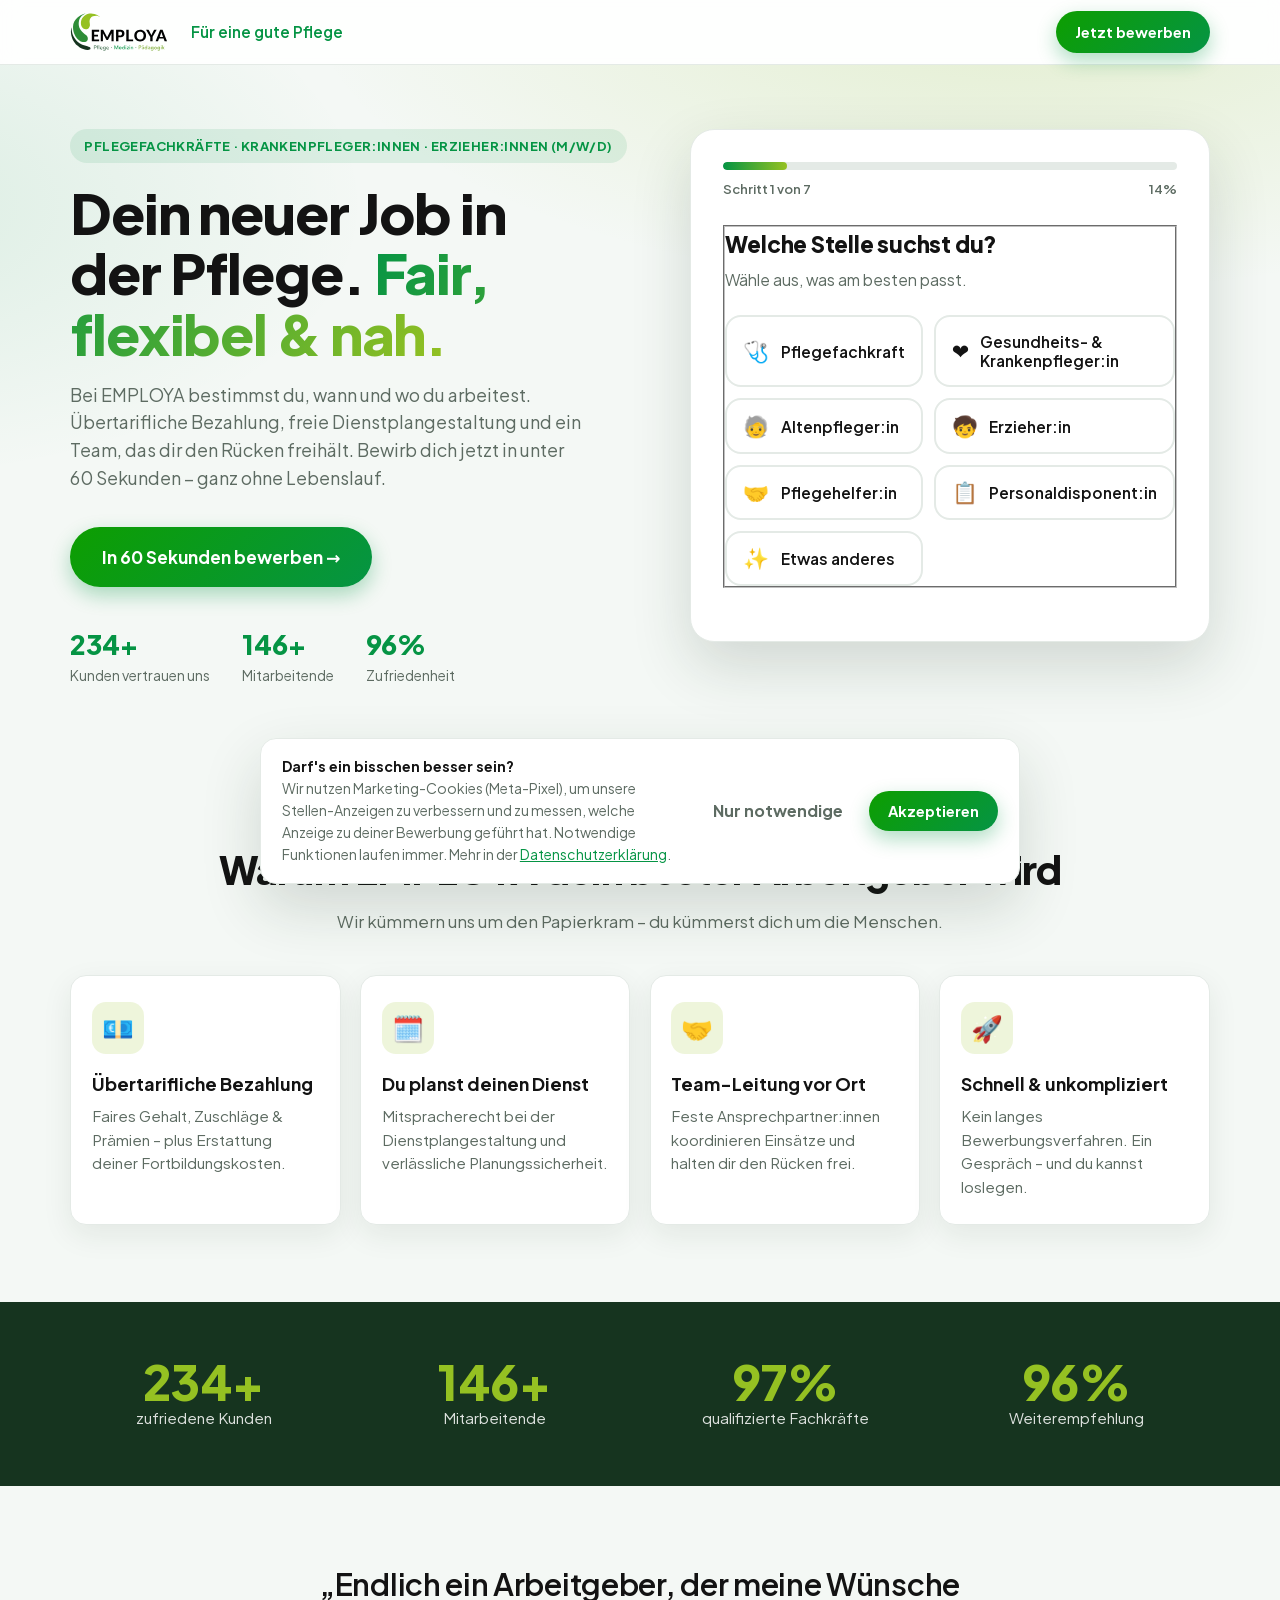
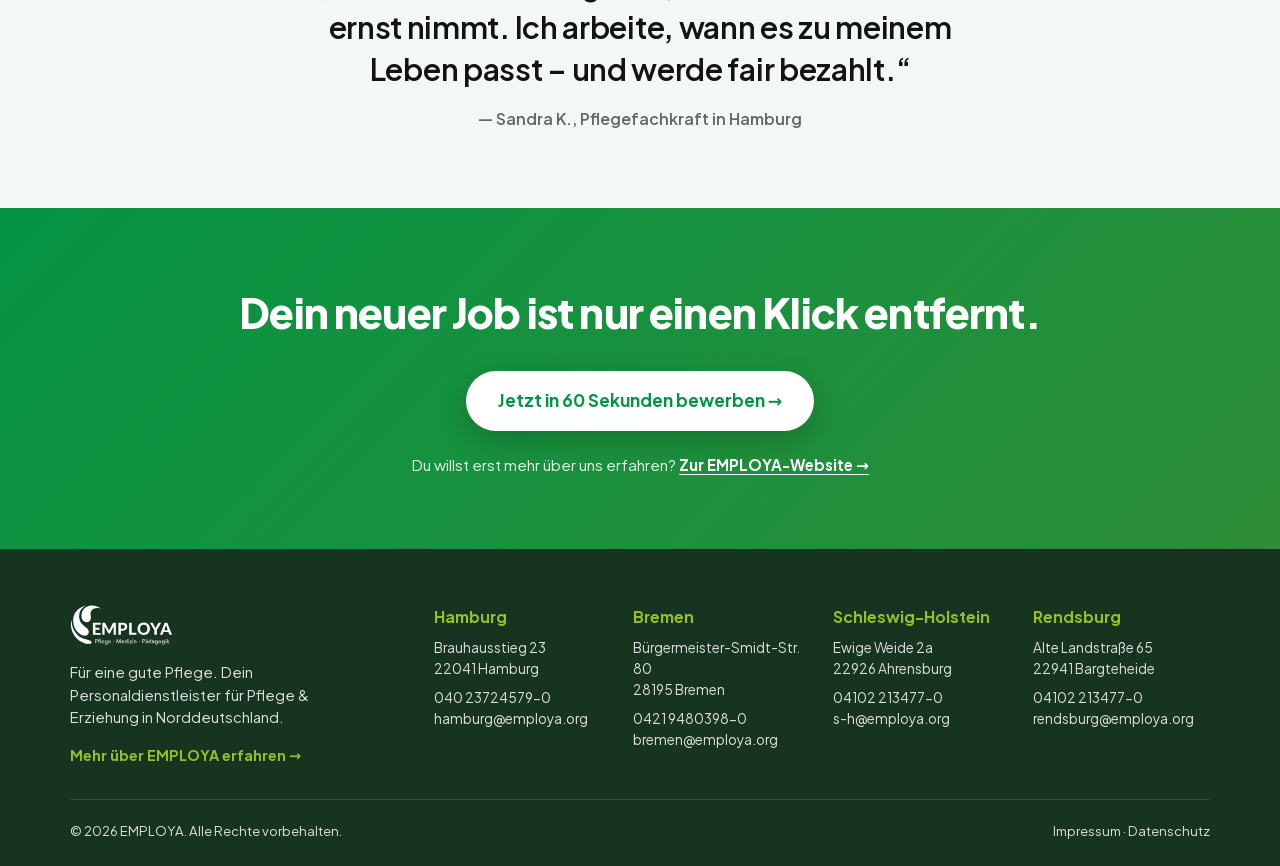
==== commit 35f71fd1: "Add files via upload" ====
--- a/index.html
+++ b/index.html
@@ -382,6 +382,6 @@
     </div>
   </div>
 
-  <script src="script.js?v=4"></script>
+  <script src="script.js?v=5"></script>
 </body>
 </html>
